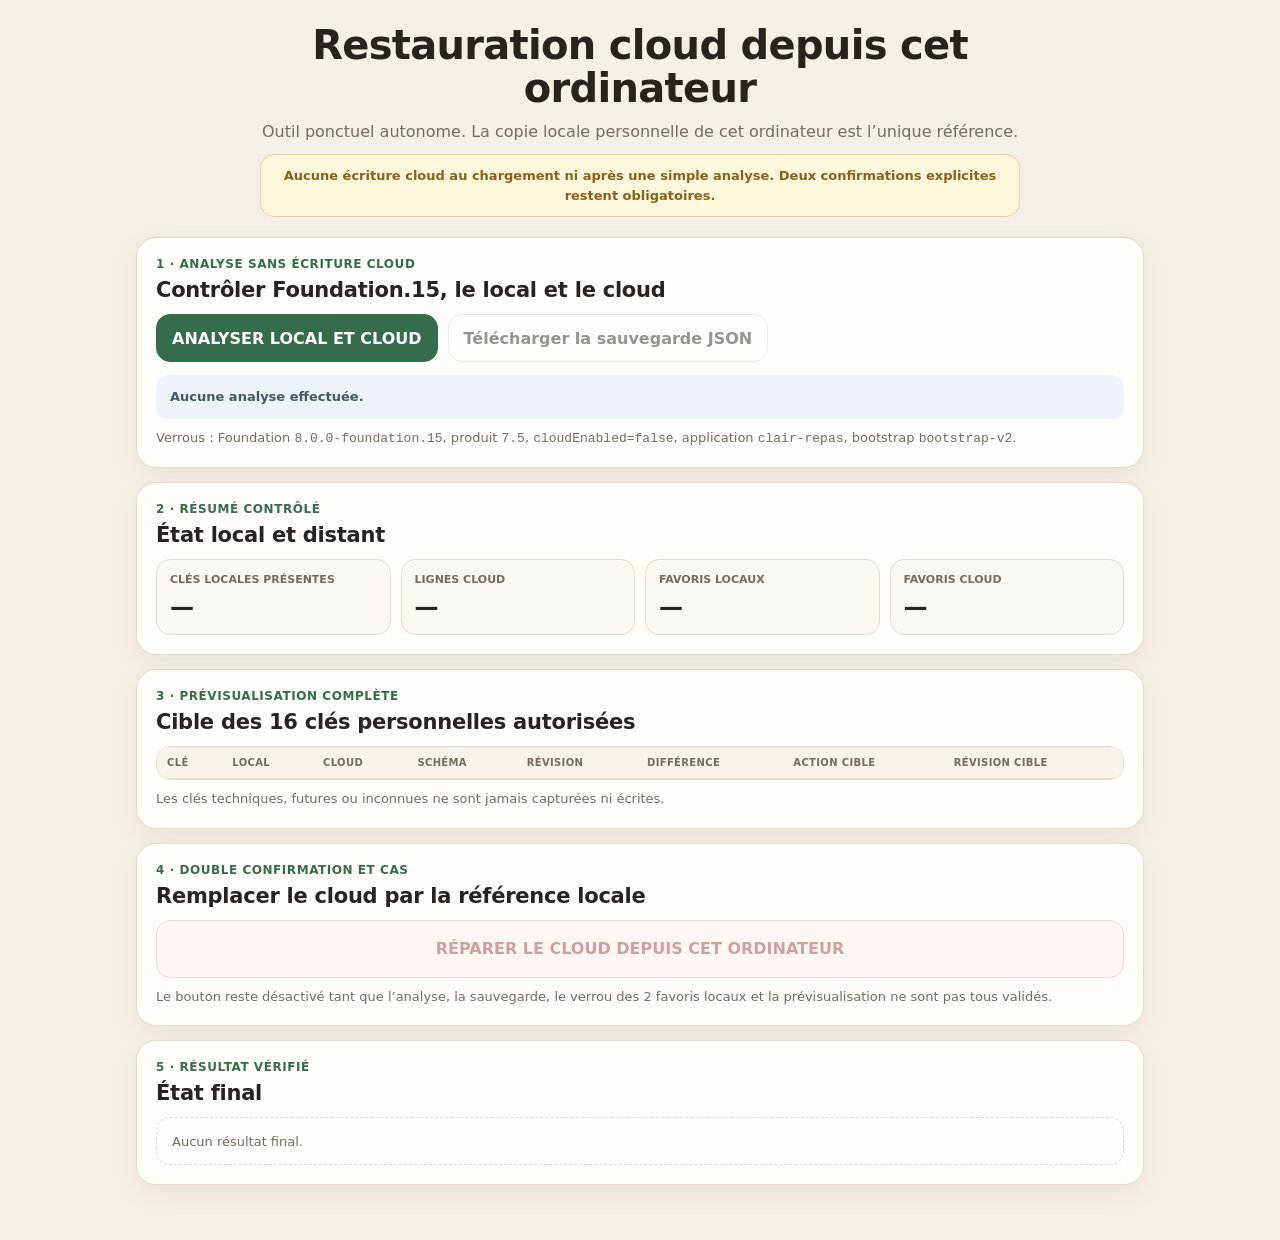
==== repair-cloud-from-local.html @ ccf8b483 "Clair V8 Foundation.15 — safe cloud repair tool" ====
<!doctype html>
<html lang="fr">
<head>
  <meta charset="utf-8">
  <meta name="viewport" content="width=device-width,initial-scale=1,viewport-fit=cover">
  <meta name="robots" content="noindex,nofollow,noarchive">
  <meta http-equiv="Content-Security-Policy" content="default-src 'self'; script-src 'self'; style-src 'unsafe-inline'; connect-src 'self' https://ryyewskgfgysfubesdsj.supabase.co; img-src 'self' data:; object-src 'none'; base-uri 'none'; form-action 'none'">
  <title>Clair Repas — Restauration cloud depuis cet ordinateur</title>
  <style>
    :root {
      color-scheme: light;
      --paper: #f4efe7;
      --card: #fffdf9;
      --ink: #28231f;
      --muted: #746b62;
      --line: #e5dbd0;
      --green: #356d4c;
      --green-soft: #e5f1e9;
      --amber: #8a6118;
      --amber-soft: #fff6dc;
      --red: #963f3f;
      --red-soft: #fff0f0;
      --blue-soft: #edf3f8;
    }
    * { box-sizing: border-box; }
    html { background: var(--paper); }
    body {
      margin: 0;
      background: var(--paper);
      color: var(--ink);
      font-family: Inter, ui-sans-serif, system-ui, -apple-system, BlinkMacSystemFont, "Segoe UI", sans-serif;
    }
    main {
      width: min(1040px, 100%);
      margin: 0 auto;
      padding: calc(24px + env(safe-area-inset-top)) 16px calc(42px + env(safe-area-inset-bottom));
    }
    header { max-width: 760px; margin: 0 auto 20px; text-align: center; }
    h1 { margin: 0; font-size: clamp(27px, 5vw, 40px); line-height: 1.08; letter-spacing: -.7px; }
    header p { margin: 10px 0 0; color: var(--muted); line-height: 1.5; }
    .warning {
      padding: 11px 14px;
      border: 1px solid #ead39f;
      border-radius: 14px;
      background: var(--amber-soft);
      color: var(--amber);
      font-size: 13px;
      font-weight: 800;
    }
    .card {
      margin: 14px 0;
      padding: 19px;
      border: 1px solid var(--line);
      border-radius: 20px;
      background: var(--card);
      box-shadow: 0 9px 28px rgba(51, 39, 27, .055);
    }
    .step { margin: 0 0 7px; color: var(--green); font-size: 12px; font-weight: 900; letter-spacing: .55px; text-transform: uppercase; }
    h2 { margin: 0 0 12px; font-size: 21px; letter-spacing: -.25px; }
    .small { margin: 9px 0 0; color: var(--muted); font-size: 13px; line-height: 1.5; }
    .actions { display: flex; gap: 10px; flex-wrap: wrap; align-items: center; }
    button {
      min-height: 48px;
      padding: 11px 15px;
      border-radius: 14px;
      font: inherit;
      font-weight: 850;
      cursor: pointer;
    }
    button:focus-visible { outline: 3px solid rgba(53, 109, 76, .25); outline-offset: 2px; }
    button:disabled { cursor: not-allowed; opacity: .48; }
    .primary { border: 1px solid var(--green); background: var(--green); color: white; }
    .secondary { border: 1px solid var(--line); background: white; color: var(--ink); }
    .danger { width: 100%; min-height: 58px; border: 1px solid #dcaeae; background: var(--red-soft); color: var(--red); font-size: 16px; }
    .status {
      margin: 13px 0 0;
      padding: 12px 14px;
      border-radius: 13px;
      background: var(--blue-soft);
      color: #41576a;
      font-size: 13px;
      font-weight: 700;
      line-height: 1.5;
    }
    .metrics { display: grid; grid-template-columns: repeat(4, minmax(0, 1fr)); gap: 10px; }
    .metric { padding: 13px; border: 1px solid var(--line); border-radius: 14px; background: #faf7f2; }
    .metric span { display: block; color: var(--muted); font-size: 11px; font-weight: 800; line-height: 1.35; text-transform: uppercase; }
    .metric strong { display: block; margin-top: 5px; font-size: 24px; }
    .table-wrap { overflow-x: auto; border: 1px solid var(--line); border-radius: 14px; }
    table { width: 100%; border-collapse: collapse; font-size: 12px; }
    th, td { padding: 10px; border-bottom: 1px solid var(--line); text-align: left; white-space: nowrap; }
    th { background: #f7f2ec; color: var(--muted); font-size: 10px; letter-spacing: .35px; text-transform: uppercase; }
    tbody tr:last-child td { border-bottom: 0; }
    .result { min-height: 48px; padding: 13px 15px; border: 1px dashed var(--line); border-radius: 14px; }
    .result:empty::before { content: "Aucun résultat final."; color: var(--muted); font-size: 13px; }
    .result[data-kind="success"] { border-style: solid; border-color: #add1ba; background: var(--green-soft); color: #23543a; }
    .result[data-kind="error"] { border-style: solid; border-color: #e8bebe; background: var(--red-soft); color: var(--red); }
    .result p { margin: 4px 0; font-weight: 850; line-height: 1.4; }
    code { font-family: ui-monospace, SFMono-Regular, Consolas, monospace; }
    @media (max-width: 760px) {
      .metrics { grid-template-columns: repeat(2, minmax(0, 1fr)); }
      .card { padding: 16px; }
    }
    @media (max-width: 500px) {
      .actions > * { width: 100%; }
      .metrics { grid-template-columns: 1fr; }
    }
  </style>
</head>
<body>
  <main data-clair-cloud-repair-tool>
    <header>
      <h1>Restauration cloud depuis cet ordinateur</h1>
      <p>Outil ponctuel autonome. La copie locale personnelle de cet ordinateur est l’unique référence.</p>
      <p class="warning">Aucune écriture cloud au chargement ni après une simple analyse. Deux confirmations explicites restent obligatoires.</p>
    </header>

    <section class="card" aria-labelledby="analyzeTitle">
      <p class="step">1 · Analyse sans écriture cloud</p>
      <h2 id="analyzeTitle">Contrôler Foundation.15, le local et le cloud</h2>
      <div class="actions">
        <button class="primary" id="analyzeButton" type="button">ANALYSER LOCAL ET CLOUD</button>
        <button class="secondary" id="downloadButton" type="button" disabled>Télécharger la sauvegarde JSON</button>
      </div>
      <p class="status" id="analysisStatus" aria-live="polite">Aucune analyse effectuée.</p>
      <p class="small">Verrous : Foundation <code>8.0.0-foundation.15</code>, produit <code>7.5</code>, <code>cloudEnabled=false</code>, application <code>clair-repas</code>, bootstrap <code>bootstrap-v2</code>.</p>
    </section>

    <section class="card" aria-labelledby="summaryTitle">
      <p class="step">2 · Résumé contrôlé</p>
      <h2 id="summaryTitle">État local et distant</h2>
      <div class="metrics">
        <div class="metric"><span>Clés locales présentes</span><strong id="localKeyCount">—</strong></div>
        <div class="metric"><span>Lignes cloud</span><strong id="cloudRowCount">—</strong></div>
        <div class="metric"><span>Favoris locaux</span><strong id="localFavoriteCount">—</strong></div>
        <div class="metric"><span>Favoris cloud</span><strong id="cloudFavoriteCount">—</strong></div>
      </div>
    </section>

    <section class="card" aria-labelledby="previewTitle">
      <p class="step">3 · Prévisualisation complète</p>
      <h2 id="previewTitle">Cible des 16 clés personnelles autorisées</h2>
      <div class="table-wrap">
        <table>
          <thead>
            <tr>
              <th>Clé</th>
              <th>Local</th>
              <th>Cloud</th>
              <th>Schéma</th>
              <th>Révision</th>
              <th>Différence</th>
              <th>Action cible</th>
              <th>Révision cible</th>
            </tr>
          </thead>
          <tbody id="previewRows"></tbody>
        </table>
      </div>
      <p class="small">Les clés techniques, futures ou inconnues ne sont jamais capturées ni écrites.</p>
    </section>

    <section class="card" aria-labelledby="repairTitle">
      <p class="step">4 · Double confirmation et CAS</p>
      <h2 id="repairTitle">Remplacer le cloud par la référence locale</h2>
      <button class="danger" id="repairButton" type="button" disabled>RÉPARER LE CLOUD DEPUIS CET ORDINATEUR</button>
      <p class="small">Le bouton reste désactivé tant que l’analyse, la sauvegarde, le verrou des 2 favoris locaux et la prévisualisation ne sont pas tous validés.</p>
    </section>

    <section class="card" aria-labelledby="resultTitle">
      <p class="step">5 · Résultat vérifié</p>
      <h2 id="resultTitle">État final</h2>
      <div class="result" id="repairResult" data-kind="neutral" aria-live="assertive" aria-atomic="true"></div>
    </section>
  </main>

  <script src="./v8/vendor/supabase-js-2.111.0.js"></script>
  <script src="./v8/clair-cloud-repair.js"></script>
</body>
</html>
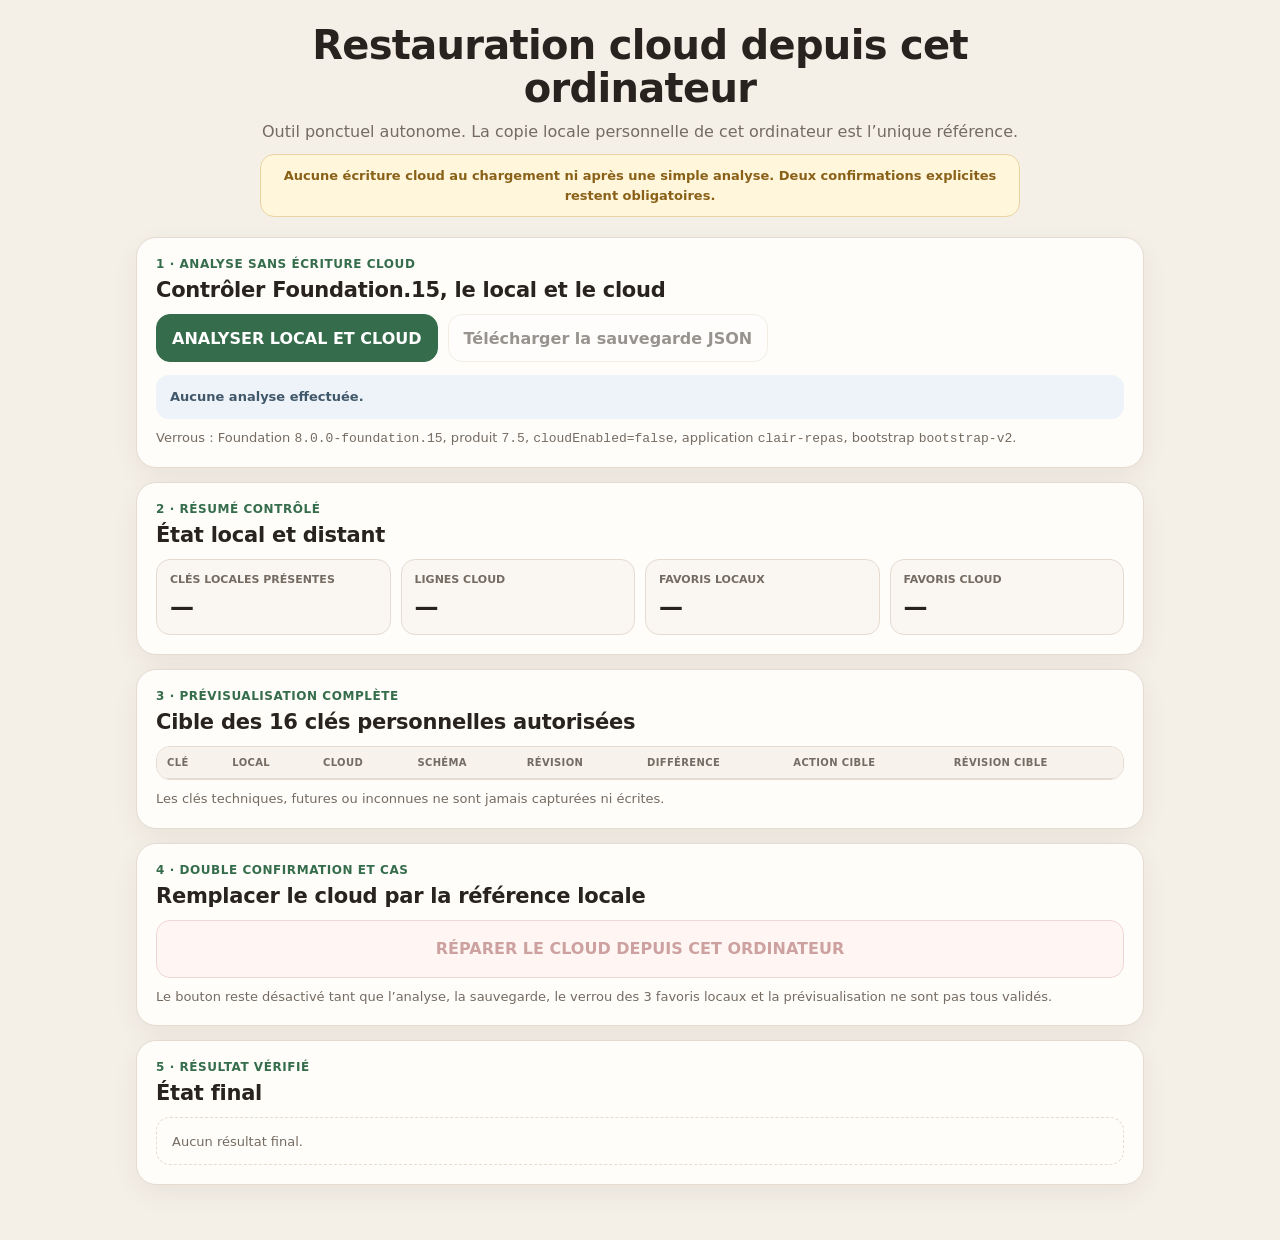
==== commit 74d34a35: "Clair V8 Foundation.15 — repair tool expects 3 local favorites" ====
--- a/repair-cloud-from-local.html
+++ b/repair-cloud-from-local.html
@@ -164,7 +164,7 @@
       <p class="step">4 · Double confirmation et CAS</p>
       <h2 id="repairTitle">Remplacer le cloud par la référence locale</h2>
       <button class="danger" id="repairButton" type="button" disabled>RÉPARER LE CLOUD DEPUIS CET ORDINATEUR</button>
-      <p class="small">Le bouton reste désactivé tant que l’analyse, la sauvegarde, le verrou des 2 favoris locaux et la prévisualisation ne sont pas tous validés.</p>
+      <p class="small">Le bouton reste désactivé tant que l’analyse, la sauvegarde, le verrou des 3 favoris locaux et la prévisualisation ne sont pas tous validés.</p>
     </section>
 
     <section class="card" aria-labelledby="resultTitle">
